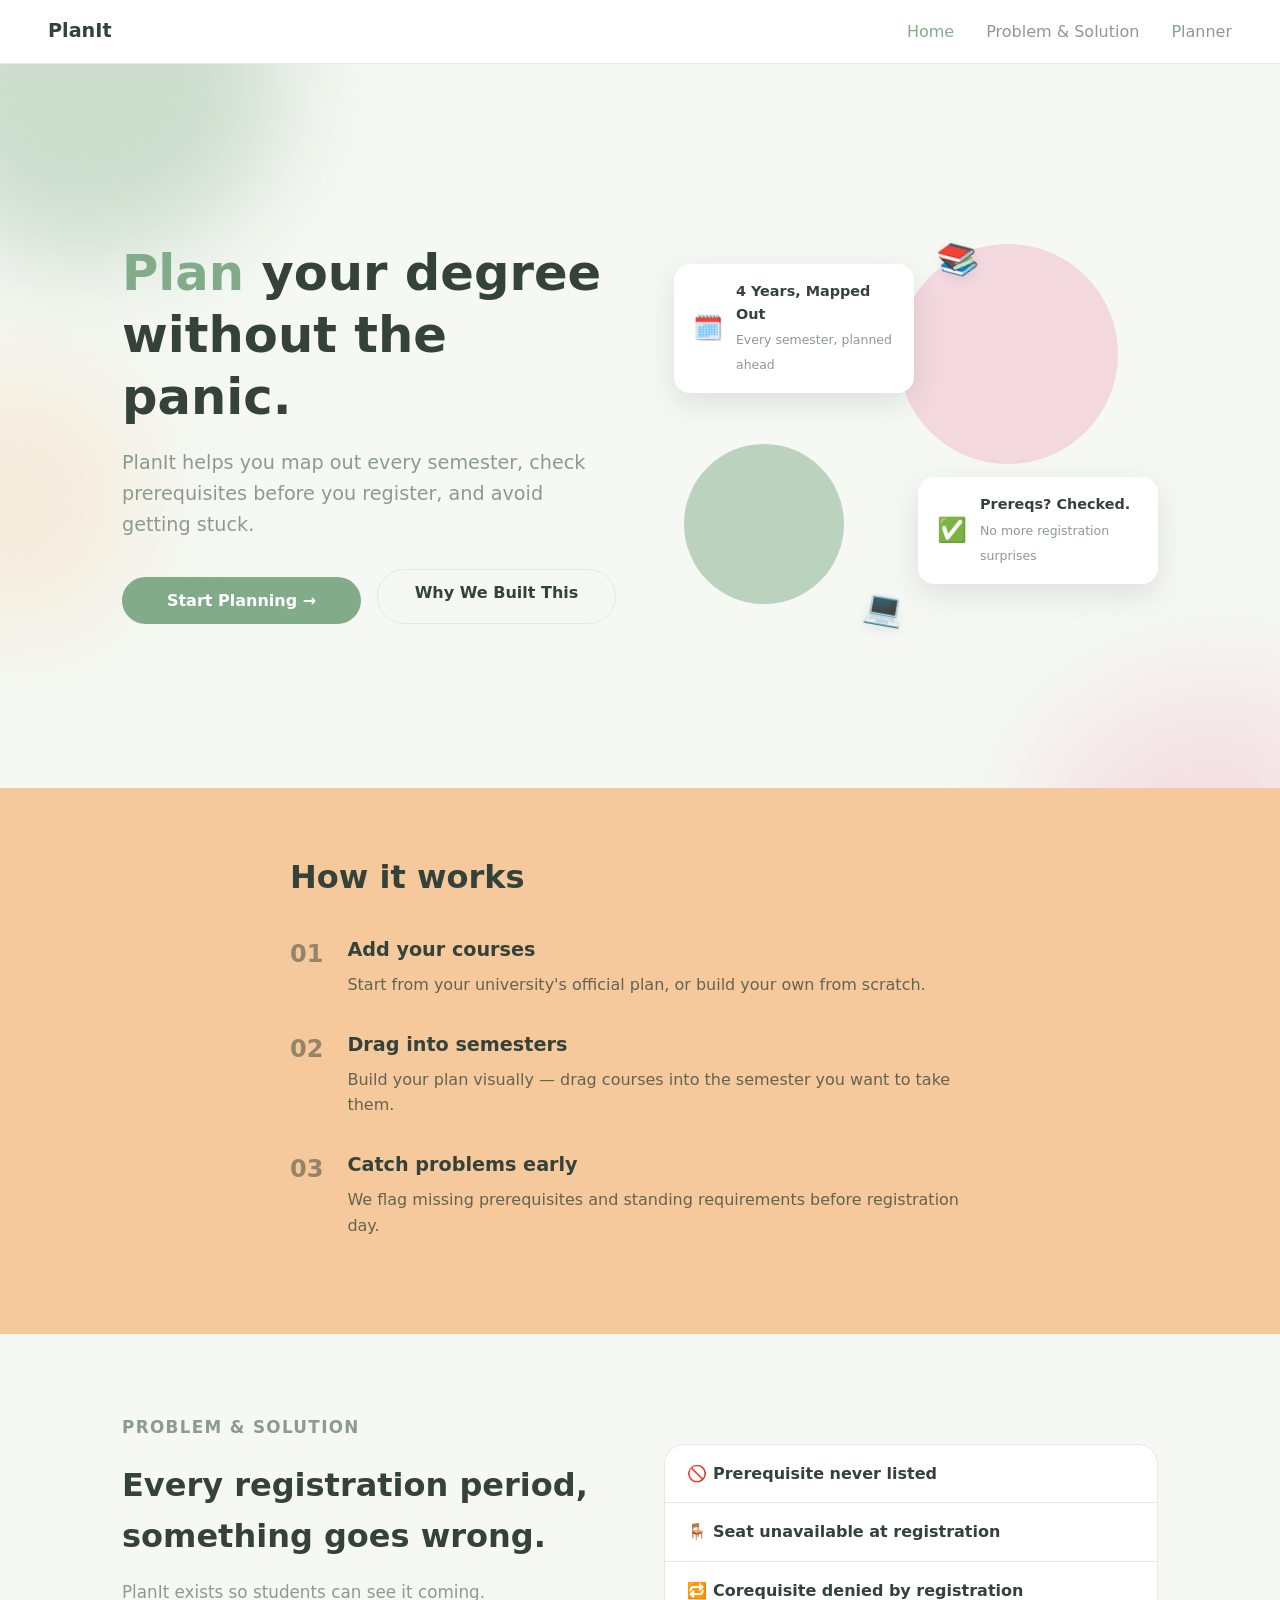
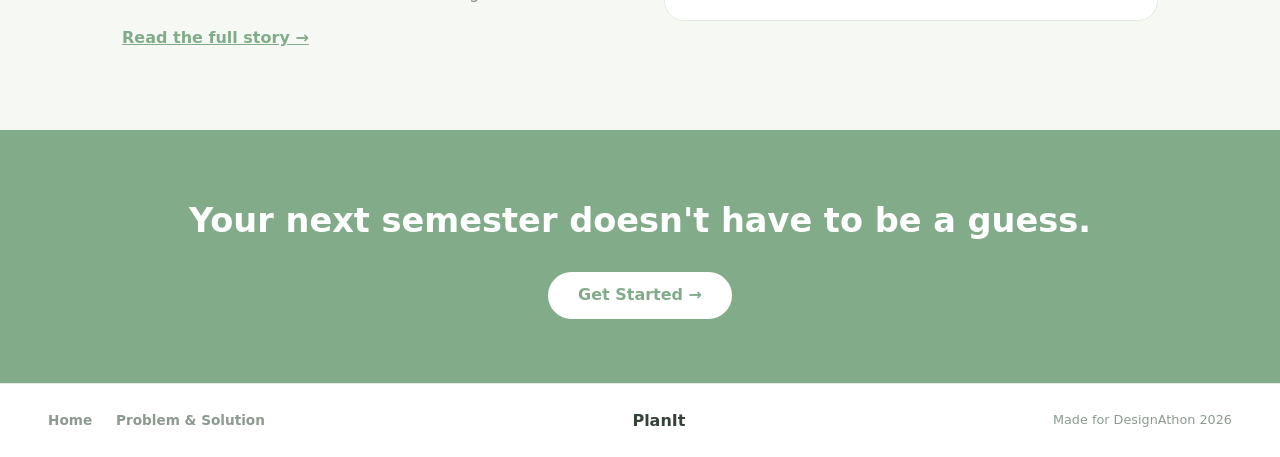
==== index.html @ bc02ef23 "Add files via upload" ====
<!DOCTYPE html>
<html lang="en">
<head>
  <meta charset="UTF-8">
  <meta name="viewport" content="width=device-width, initial-scale=1.0">
  <title>PlanIt — Home</title>
  <link rel="stylesheet" href="style.css">
</head>
<body>
  <div class="bg-decor">
    <div class="bg-blob bg-blob-1"></div>
    <div class="bg-blob bg-blob-2"></div>
    <div class="bg-blob bg-blob-3"></div>
  </div>
  <nav>
    <a href="index.html" class="nav-logo">PlanIt</a>
    <ul class="nav-links">
      <li><a href="index.html" class="active">Home</a></li>
      <li><a href="problem-solution.html">Problem & Solution</a></li>
      <li><a href="planner.html">Planner</a></li>
    </ul>
  </nav>

  <main>
    <section class="hero-upgraded">
      <div class="hero-text">
        <h1><span class="highlight">Plan</span> your degree without the panic.</h1>
        <p>PlanIt helps you map out every semester, check prerequisites before you register, and avoid getting stuck.</p>
        <div class="hero-buttons">
          <a href="planner.html" class="btn-primary">Start Planning →</a>
          <a href="problem-solution.html" class="btn-outline">Why We Built This</a>
        </div>
      </div>

      <div class="hero-visual">
        <div class="blob blob-pink"></div>
        <div class="blob blob-purple"></div>

        <div class="sticker sticker-book">📚</div>
        <div class="sticker sticker-laptop">💻</div>

        <div class="floating-card card-1">
          <div class="card-icon">🗓️</div>
          <div>
            <strong>4 Years, Mapped Out</strong>
            <small>Every semester, planned ahead</small>
          </div>
        </div>

        <div class="floating-card card-2">
          <div class="card-icon">✅</div>
          <div>
            <strong>Prereqs? Checked.</strong>
            <small>No more registration surprises</small>
          </div>
        </div>

      </div>
    </section>
  </main>

  <section class="how-it-works-band reveal-slow">
    <div class="how-it-works-inner">
      <h2>How it works</h2>
      <div class="list-step">
        <span class="list-number">01</span>
        <div>
          <h3>Add your courses</h3>
          <p>Start from your university's official plan, or build your own from scratch.</p>
        </div>
      </div>
      <div class="list-step">
        <span class="list-number">02</span>
        <div>
          <h3>Drag into semesters</h3>
          <p>Build your plan visually — drag courses into the semester you want to take them.</p>
        </div>
      </div>
      <div class="list-step">
        <span class="list-number">03</span>
        <div>
          <h3>Catch problems early</h3>
          <p>We flag missing prerequisites and standing requirements before registration day.</p>
        </div>
      </div>
    </div>
  </section>

  <section class="ps-preview reveal-slow">
    <div class="ps-preview-text">
      <p class="eyebrow">problem &amp; solution</p>
      <h2>Every registration period, something goes wrong.</h2>
      <p>PlanIt exists so students can see it coming.</p>
      <a href="problem-solution.html" class="link-arrow">Read the full story →</a>
    </div>
    <div class="ps-preview-cards">
      <div class="issue-list">
        <div class="issue-item">🚫 Prerequisite never listed</div>
        <div class="issue-item">🪑 Seat unavailable at registration</div>
        <div class="issue-item">🔁 Corequisite denied by registration</div>
      </div>
    </div>
  </section>

  <section class="cta-band reveal-slow">
    <h2>Your next semester doesn't have to be a guess.</h2>
    <a href="planner.html" class="btn-cta">Get Started →</a>
  </section>
  <footer class="site-footer">
    <div class="footer-links">
      <a href="index.html">Home</a>
      <a href="problem-solution.html">Problem & Solution</a>
    </div>
    <a href="index.html" class="footer-brand">PlanIt</a>
    <div class="footer-tag">Made for DesignAthon 2026</div>
  </footer>
  <script src="reveal.js"></script>
</body>
</html>
---- style.css ----
/* ---- Color Palette (soft pastel) ---- */
:root {
  --bg-main: #F5F8F3;         /* very light sage */
  --bg-card: #FFFFFF;
  --text-dark: #34423A;       /* soft dark green-gray */
  --text-muted: #8B9B90;      /* muted sage-gray */
  --accent: #82AC89;          /* pastel sage green (primary) */
  --accent-secondary: #F3B8CE; /* pastel pink */
  --accent-tertiary: #F5C99B;  /* pastel orange */
  --border-soft: #E2EBE0;
  --bg-dark: #23302A;         /* deep green for dark sections */
}

* {
  margin: 0;
  padding: 0;
  box-sizing: border-box;
}

body {
  font-family: 'Segoe UI', system-ui, sans-serif;
  background-color: var(--bg-main);
  color: var(--text-dark);
  line-height: 1.6;
}

/* ---- Navigation Bar ---- */
nav {
  display: flex;
  justify-content: space-between;
  align-items: center;
  padding: 1rem 3rem;
  background-color: var(--bg-card);
  border-bottom: 1px solid var(--border-soft);
}

.nav-logo {
  font-weight: 600;
  font-size: 1.2rem;
  color: var(--text-dark);
}

.nav-links {
  display: flex;
  gap: 2rem;
  list-style: none;
}

.nav-links a {
  text-decoration: none;
  color: var(--text-muted);
  font-weight: 500;
  transition: color 0.2s;
}

.nav-links a:hover,
.nav-links a.active {
  color: var(--accent);
}

/* ---- Main content container ---- */
main {
  max-width: 1100px;
  margin: 0 auto;
  padding: 6rem 2rem;
}

/* ---- Hero section (home page) ---- */
.hero {
  display: flex;
  flex-direction: column;
  align-items: flex-start;
  gap: 1.5rem;
  max-width: 650px;
}

.hero h1 {
  font-size: 3rem;
  font-weight: 700;
  line-height: 1.2;
  color: var(--text-dark);
}

.hero p {
  font-size: 1.15rem;
  color: var(--text-muted);
}

.btn-primary {
  display: inline-block;
  background-color: var(--accent);
  color: #FFFFFF;
  padding: 0.9rem 1.8rem;
  border-radius: 999px; /* fully pill-shaped, fits the soft/rounded direction */
  text-decoration: none;
  font-weight: 600;
  transition: opacity 0.2s, transform 0.2s;
  margin-top: 0.5rem;
}
.btn-primary, .btn-cta {
  border: 1px solid transparent;
}

.btn-primary:hover {
  opacity: 0.88;
  transform: translateY(-1px);
}

/* ---- Problem & Solution page ---- */
.ps-section {
  max-width: 750px;
  margin-bottom: 3rem;
}

.ps-section h2 {
  font-size: 1.6rem;
  color: var(--accent);
  margin-bottom: 0.8rem;
}

.ps-section p {
  color: var(--text-dark);
  font-size: 1.05rem;
}

/* ---- Scroll Reveal Animation ---- */
.reveal {
  opacity: 0;
  transform: translateY(24px);
  transition: opacity 0.7s ease, transform 0.7s ease;
}

.reveal.visible {
  opacity: 1;
  transform: translateY(0);
}

/* ---- Choice Cards (Build vs Preset) ---- */
.choice-cards {
  display: flex;
  gap: 1.5rem;
  margin-top: 1.5rem;
  flex-wrap: wrap;
}

.choice-card {
  background-color: var(--bg-card);
  border: 1px solid var(--border-soft);
  border-radius: 20px;
  padding: 1.5rem;
  width: 280px;
  text-align: left;
  cursor: pointer;
  transition: border-color 0.2s, transform 0.2s, box-shadow 0.2s;
  font-family: inherit;
  box-shadow: 0 2px 10px rgba(232, 166, 193, 0.08);
}

.choice-card:hover {
  border-color: var(--accent);
  transform: translateY(-3px);
  box-shadow: 0 6px 20px rgba(232, 166, 193, 0.18);
}

.choice-card h3 {
  font-size: 1.1rem;
  margin-bottom: 0.5rem;
  color: var(--text-dark);
}

.choice-card p {
  font-size: 0.9rem;
  color: var(--text-muted);
}

/* ---- Planner Workspace Layout ---- */
.workspace-layout {
  display: flex;
  gap: 2rem;
  align-items: flex-start;
}

#course-sidebar {
  background-color: var(--bg-card);
  border: 1px solid var(--border-soft);
  border-radius: 20px;
  padding: 1.2rem;
  width: 260px;
  flex-shrink: 0;
  max-height: 80vh;
  overflow-y: auto;
  position: sticky;
  top: 20px;
}

#course-sidebar h3 {
  margin-bottom: 1rem;
  color: var(--text-dark);
}

/* Individual draggable course card */
.course-card {
  position: relative;
  background-color: var(--bg-main);
  border: 1px solid var(--border-soft);
  border-radius: 16px;
  padding: 0.7rem 0.9rem;
  margin-bottom: 0.6rem;
  cursor: grab;
  font-size: 0.9rem;
  transition: background-color 0.15s, border-color 0.15s;
}

.course-card:hover {
  background-color: var(--bg-card);
  border-color: var(--accent);
}

.course-card:active {
  cursor: grabbing;
}

.course-card strong {
  display: block;
  color: var(--text-dark);
  font-size: 0.9rem;
}

.course-card small {
  color: var(--text-muted);
}

.course-card-header {
  display: flex;
  justify-content: space-between;
  align-items: center;
}

.btn-delete {
  background: none;
  border: none;
  cursor: pointer;
  font-size: 0.85rem;
  opacity: 0.6;
  padding: 0 0.2rem;
}

.btn-delete:hover {
  opacity: 1;
}

/* Expandable course details (hover-based, inline growth) */
.course-details {
  display: none;
  margin-top: 0.6rem;
  padding-top: 0.6rem;
  border-top: 1px solid var(--border-soft);
  font-size: 0.78rem;
  color: var(--text-muted);
  line-height: 1.5;
}

.course-details p {
  margin-bottom: 0.3rem;
}

.course-card:hover .course-details {
  display: block;
}

/* ---- Workspace Toolbar + Add Semester ---- */
.workspace-toolbar {
  display: flex;
  gap: 1rem;
  margin-bottom: 1rem;
}

/* ---- Per-year "Add Semester" ghost card + inline form ---- */
.add-semester-ghost {
  width: 200px;
  min-height: 90px;
  border: 1px dashed var(--border-soft);
  border-radius: 16px;
  display: flex;
  align-items: center;
  justify-content: center;
  color: var(--text-muted);
  font-weight: 600;
  font-size: 0.9rem;
  cursor: pointer;
  transition: border-color 0.2s, color 0.2s;
  flex-shrink: 0;
}

.add-semester-ghost:hover {
  border-color: var(--accent);
  color: var(--accent);
}

.add-semester-inline {
  width: 200px;
  padding: 1rem;
  background-color: var(--bg-card);
  border: 1px solid var(--border-soft);
  border-radius: 16px;
  display: flex;
  flex-direction: column;
  gap: 0.6rem;
  flex-shrink: 0;
}

.add-semester-inline select {
  padding: 0.5rem;
  border: 1px solid var(--border-soft);
  border-radius: 10px;
  font-family: inherit;
}

/* ---- Edit-terms inline form (always visible while editing, not hover-based) ---- */
.course-edit-form {
  margin-top: 0.6rem;
  padding-top: 0.6rem;
  border-top: 1px solid var(--border-soft);
  font-size: 0.8rem;
}


.btn-edit-terms:hover {
  opacity: 1;
}

#add-semester-form select {
  padding: 0.5rem;
  border: 1px solid var(--border-soft);
  border-radius: 10px;
  font-family: inherit;
}

/* ---- Semester Grid: vertical stack of year groups ---- */
#semester-grid {
  display: flex;
  flex-direction: column;
  gap: 1.5rem;
  flex: 1;
}

.year-group {
  background-color: var(--bg-card);
  border: 1px solid var(--border-soft);
  border-radius: 20px;
  padding: 1rem;
}

.year-label {
  color: var(--accent);
  margin-bottom: 0.8rem;
  font-size: 1rem;
}

.semester-row {
  display: flex;
  flex-wrap: wrap;
  gap: 1rem;
}

.semester-column {
  background-color: var(--bg-card);
  border: 1px solid var(--border-soft);
  border-radius: 16px;
  padding: 1rem;
  width: 200px;
  flex-shrink: 0;
}

.semester-column h4 {
  color: var(--text-dark);
  margin-bottom: 0.8rem;
  font-size: 1rem;
  text-align: center;
}

.semester-dropzone {
  min-height: 90px; /* was 300px — now fits ~2 cards, grows naturally as more are added */
  border: 1px dashed var(--border-soft);
  border-radius: 14px;
  padding: 0.5rem;
}

/* ---- Add Course Form ---- */
.btn-secondary {
  width: 100%;
  background-color: var(--bg-main);
  border: 1px solid var(--border-soft);
  border-radius: 14px;
  padding: 0.6rem;
  margin-bottom: 1rem;
  cursor: pointer;
  color: var(--text-dark);
  font-weight: 600;
  transition: border-color 0.2s;
}

.btn-secondary:hover {
  border-color: var(--accent);
}

#add-course-form {
  display: flex;
  flex-direction: column;
  gap: 0.6rem;
  margin-bottom: 1.2rem;
  padding: 1rem;
  background-color: var(--bg-main);
  border-radius: 16px;
}

#add-course-form input,
#add-course-form select {
  padding: 0.5rem;
  border: 1px solid var(--border-soft);
  border-radius: 10px;
  font-family: inherit;
  font-size: 0.85rem;
  background-color: var(--bg-card);
}

.field-hint {
  color: var(--text-muted);
  font-size: 0.75rem;
  margin-top: -0.4rem;
}

.checkbox-row {
  display: flex;
  gap: 0.8rem;
  font-size: 0.85rem;
}

.form-btn-row {
  display: flex;
  gap: 0.6rem;
}

.form-btn-row button {
  flex: 1 1 50%;
  width: 50%;
  box-sizing: border-box;
}

.btn-primary-small {
  border: 1px solid transparent;
  background-color: var(--accent);
  color: #FFFFFF;
  border: none;
  border-radius: 10px;
  padding: 0.6rem;
  font-weight: 600;
  cursor: pointer;
  transition: opacity 0.2s;
}

.btn-primary-small:hover {
  opacity: 0.85;
}

.btn-secondary-small {
  background-color: var(--bg-card);
  border: 1px solid var(--border-soft);
  border-radius: 10px;
  padding: 0.6rem;
  font-weight: 600;
  color: var(--text-muted);
  cursor: pointer;
  transition: border-color 0.2s, color 0.2s;
}

.btn-secondary-small:hover {
  border-color: var(--accent);
  color: var(--text-dark);
}
.btn-primary, .btn-outline, .btn-cta {
  display: inline-flex;
  align-items: center;
  justify-content: center;
  line-height: 1;
  padding: 0.9rem 1.8rem;
  text-align: center;
}

/* ---- Hero with floating cards ---- */
.hero-upgraded {
  display: flex;
  align-items: center;
  gap: 3rem;
  flex-wrap: wrap;
  padding: 4rem 0 3rem;
}

.hero-text { flex: 1; min-width: 320px; }


.hero-text h1 {
  font-size: 2.8rem;
  font-weight: 700;
  line-height: 1.25;
  color: var(--text-dark);
  margin-bottom: 1.2rem;
}

.hero-text h1 .highlight { color: var(--accent); }

.hero-text p {
  font-size: 1.1rem;
  color: var(--text-muted);
  max-width: 480px;
  margin-bottom: 1.8rem;
}

.hero-buttons {
  display: flex;
  gap: 1rem;
  flex-wrap: wrap;
}

.hero-buttons a {
  width: 220px;
  text-align: center;
}
.btn-outline {
  display: inline-block;
  background-color: transparent;
  color: var(--text-dark);
  border: 1px solid var(--border-soft);
  padding: 0.9rem 1.8rem;
  border-radius: 999px;
  text-decoration: none;
  font-weight: 600;
  transition: border-color 0.2s;
}

.btn-outline:hover { border-color: var(--accent); }

.hero-visual { flex: 1; min-width: 320px; position: relative; height: 420px; }

.blob { position: absolute; border-radius: 50%; opacity: 0.5; z-index: 0; }
.blob-pink { width: 220px; height: 220px; background-color: var(--accent-secondary); top: 20px; right: 40px; }
.blob-purple { width: 160px; height: 160px; background-color: var(--accent); bottom: 40px; left: 20px; }

.sticker { position: absolute; font-size: 2rem; z-index: 1; filter: drop-shadow(0 4px 6px rgba(0,0,0,0.08)); }
.sticker-book { top: 10px; right: 180px; transform: rotate(-12deg); }
.sticker-laptop { bottom: 10px; left: 200px; transform: rotate(10deg); }

.floating-card {
  position: absolute;
  background-color: var(--bg-card);
  border-radius: 16px;
  padding: 1rem 1.2rem;
  box-shadow: 0 10px 30px rgba(52, 66, 58, 0.12);
  display: flex;
  align-items: center;
  gap: 0.8rem;
  z-index: 1;
  width: 240px;
}

.card-icon { font-size: 1.5rem; }
.floating-card strong { display: block; font-size: 0.9rem; color: var(--text-dark); }
.floating-card small { color: var(--text-muted); font-size: 0.78rem; }
.card-1 { top: 40px; left: 10px; }
.card-2 { bottom: 60px; right: 0; }

.floating-tag {
  position: absolute;
  top: 200px;
  right: 60px;
  background-color: var(--text-dark);
  color: #FFFFFF;
  padding: 0.5rem 1rem;
  border-radius: 999px;
  font-size: 0.8rem;
  font-weight: 600;
  z-index: 1;
}

@media (max-width: 900px) {
  .hero-visual { height: 320px; width: 100%; }
}

/* ---- How It Works Band (light, distinct section) ---- */
.how-it-works-band {
  background-color: var(--accent-tertiary);
  opacity: 0.97;
  padding: 4rem 2rem;
}

.how-it-works-inner {
  max-width: 700px;
  margin: 0 auto;
}

.how-it-works-inner h2 {
  font-size: 1.8rem;
  color: var(--text-dark);
  margin-bottom: 2rem;
}

.list-step { display: flex; gap: 1.5rem; margin-bottom: 2rem; }
.list-number { font-size: 1.5rem; font-weight: 700; color: var(--text-dark); opacity: 0.5; flex-shrink: 0; }
.list-step h3 { color: var(--text-dark); margin-bottom: 0.4rem; font-size: 1.1rem; }
.list-step p { color: var(--text-dark); opacity: 0.75; font-size: 0.95rem; }

/* ---- Problem & Solution Preview ---- */
.ps-preview {
  max-width: 1100px;
  margin: 0 auto;
  padding: 5rem 2rem;
  display: flex;
  align-items: center;
  gap: 3rem;
  flex-wrap: wrap;
}

.ps-preview-text { flex: 1; min-width: 300px; }
.eyebrow { color: var(--accent); font-weight: 700; letter-spacing: 0.08em; text-transform: uppercase; font-size: 0.8rem; margin-bottom: 0.8rem; }
.ps-preview h2 { font-size: 1.8rem; color: var(--text-dark); margin-bottom: 1rem; }
.ps-preview-text p { color: var(--text-muted); margin-bottom: 1.2rem; max-width: 420px; }
.link-arrow { color: var(--accent); font-weight: 700; text-decoration: underline; }

.ps-preview-cards { flex: 1; min-width: 260px; display: flex; flex-direction: column; gap: 1rem; }

.issue-list {
  border: 1px solid var(--border-soft);
  border-radius: 20px;
  overflow: hidden;
  background-color: var(--bg-card);
}
.issue-item {
  padding: 1rem 1.4rem;
  font-weight: 600;
  color: var(--text-dark);
  border-bottom: 1px solid var(--border-soft);
}
.issue-item:last-child { border-bottom: none; }

/* ---- Simple CTA ---- */
.cta-band {
  background-color: var(--accent);
  text-align: center;
  padding: 4rem 2rem;
  color: #FFFFFF;
}
.cta-band h2 { font-size: 2.1rem; margin-bottom: 1.5rem; }

.btn-cta {
  background-color: #FFFFFF;
  color: var(--accent);
  padding: 0.9rem 1.8rem;
  border-radius: 999px;
  text-decoration: none;
  font-weight: 700;
  transition: transform 0.2s;
}
.btn-cta:hover { transform: translateY(-2px); }

/* Bigger text across home page */
.hero-text h1 { font-size: 3.1rem; }
.hero-text p { font-size: 1.2rem; }
.how-it-works-inner h2 { font-size: 2rem; }
.list-step h3 { font-size: 1.2rem; }
.list-step p { font-size: 1rem; }
.ps-preview h2 { font-size: 2rem; }
.ps-preview-text p { font-size: 1.05rem; }
.modal-overlay {
  display: none;
  position: fixed;
  inset: 0;
  background-color: rgba(52, 66, 58, 0.4);
  align-items: center;
  justify-content: center;
  z-index: 100;
}

.modal-box {
  background-color: var(--bg-card);
  border-radius: 20px;
  padding: 2rem;
  max-width: 420px;
  width: 90%;
  position: relative;
}

.modal-box h2 {
  color: var(--text-dark);
  margin-bottom: 1rem;
}

.modal-box p {
  color: var(--text-muted);
  margin-bottom: 0.8rem;
  font-size: 0.95rem;
}

.modal-close {
  position: absolute;
  top: 1rem;
  right: 1rem;
  background: none;
  border: none;
  font-size: 1.1rem;
  cursor: pointer;
  color: var(--text-muted);
}

.modal-box .btn-primary-small {
  margin-top: 1rem;
  width: 100%;
}
.modal-box .form-btn-row .btn-primary-small,
.modal-box .form-btn-row .btn-secondary-small {
  width: 50%;
  margin-top: 0;
}

.plan-title {
  color: var(--text-dark);
  font-size: 1.3rem;
  margin-bottom: 1.5rem;
}


.site-footer {
  display: flex;
  justify-content: space-between;
  align-items: center;
  padding: 1.5rem 3rem;
  border-top: 1px solid var(--border-soft);
  background-color: var(--bg-card);
  flex-wrap: wrap;
  gap: 1rem;
}
.footer-links { display: flex; gap: 1.5rem; }
.footer-links a { color: var(--text-muted); text-decoration: none; font-size: 0.85rem; font-weight: 600; }
.footer-links a:hover { color: var(--accent); }
.footer-brand { font-weight: 700; color: var(--text-dark); }
.footer-tag { color: var(--text-muted); font-size: 0.8rem; }

.reveal-slow {
  opacity: 0;
  transform: translateY(30px);
  transition: opacity 1.2s ease, transform 1.2s ease;
}
.reveal-slow.visible {
  opacity: 1;
  transform: translateY(0);
}

.page-title-only { padding: 3rem 2rem 0; max-width: none; }
.page-title-only .eyebrow { font-size: 0.9rem; }

.ps-band {
  display: flex;
  align-items: center;
  gap: 3rem;
  padding: 5rem 3rem;
  flex-wrap: wrap;
}
.ps-band-icon {
  font-size: 6rem;
  flex-shrink: 0;
  width: 200px;
  text-align: center;
}
.ps-band-text { flex: 1; min-width: 280px; max-width: 650px; }
.ps-band-text h2 { font-size: 1.9rem; color: var(--text-dark); margin-bottom: 1rem; }
.ps-band-text p { font-size: 1.08rem; color: var(--text-dark); opacity: 0.85; line-height: 1.7; }

.ps-band-1 { background-color: var(--bg-main); }
.ps-band-2 { background-color: rgba(243, 184, 206, 0.25); }
.ps-band-3 { background-color: rgba(245, 201, 155, 0.25); }
.ps-band-4 { background-color: rgba(130, 172, 137, 0.15); }

.choice-icon { font-size: 2rem; margin-bottom: 0.8rem; }
.plan-heading {
  display: flex;
  justify-content: space-between;
  align-items: flex-end;
  flex-wrap: wrap;
  gap: 1rem;
  margin-bottom: 1.5rem;
}
.plan-title { color: var(--text-dark); font-size: 1.7rem; margin-bottom: 0.4rem; }
.plan-tagline { color: var(--text-muted); font-size: 1rem; }

body {
  display: flex;
  flex-direction: column;
  min-height: 100vh;
}

.site-footer {
  margin-top: auto;
}
.ps-band {
  justify-content: center;
}

.ps-band-text {
  flex: 0 1 650px; /* don't grow beyond what the text needs */
}

.bg-decor {
  position: fixed;
  inset: 0;
  overflow: hidden;
  z-index: -1;
  pointer-events: none;
}
.bg-blob {
  position: absolute;
  filter: blur(50px);
  opacity: 0.35;
  border-radius: 62% 38% 55% 45% / 45% 55% 45% 55%;
}
.bg-blob-1 { width: 380px; height: 380px; top: -120px; left: -100px; background-color: var(--accent); }
.bg-blob-2 { width: 320px; height: 320px; bottom: -100px; right: -80px; background-color: var(--accent-secondary); }
.bg-blob-3 { width: 260px; height: 260px; bottom: 30%; left: -120px; background-color: var(--accent-tertiary); opacity: 0.25; }


.screen-fade-out {
  opacity: 0;
  transform: translateX(-24px);
  transition: opacity 0.25s ease, transform 0.25s ease;
}
@keyframes screenFadeIn {
  from { opacity: 0; transform: translateX(24px); }
  to { opacity: 1; transform: translateX(0); }
}
.screen-fade-in { animation: screenFadeIn 0.35s ease; }

.saved-badge {
  display: none;
  margin-top: 0.6rem;
  font-size: 0.8rem;
  font-weight: 700;
  color: var(--accent);
}

a.nav-logo, a.footer-brand {
  text-decoration: none;
  color: var(--text-dark);
}

.ps-band-icon-img {
  width: 160px;
  height: auto;
  flex-shrink: 0;
}


.modal-input {
  width: 100%;
  padding: 0.7rem;
  border: 1px solid var(--border-soft);
  border-radius: 10px;
  font-family: inherit;
  margin-bottom: 1rem;
}

.saved-plan-card {
  position: relative;
}

.saved-plan-date {
  display: block;
  color: var(--text-muted);
  font-size: 0.78rem;
  margin-top: 0.4rem;
}

.btn-delete-plan {
  position: absolute;
  bottom: 0.8rem;
  right: 1rem;
  background: none;
  border: none;
  cursor: pointer;
  opacity: 0.5;
  font-size: 0.9rem;
}

.btn-delete-plan:hover { opacity: 1; }

/* ---- FINAL OVERRIDE: force equal-width button pairs everywhere ---- */
.form-btn-row {
  display: flex !important;
  gap: 0.6rem !important;
}

.form-btn-row button {
  flex: 1 1 0 !important;
  width: auto !important;
  height: 50px;
}

.hero-buttons {
  display: flex !important;
  gap: 1rem !important;
}

.hero-buttons a {
  flex: 1 1 0 !important;
  width: auto !important;
  min-width: 220px;
}


.bg-blob {
  animation: floatBlob 12s ease-in-out infinite;
}

.bg-blob-2 {
  animation-delay: -4s;
  animation-duration: 15s;
}

.bg-blob-3 {
  animation-delay: -8s;
  animation-duration: 10s;
}

@keyframes floatBlob {
  0%, 100% { transform: translate(0, 0) scale(1); }
  33% { transform: translate(30px, -20px) scale(1.05); }
  66% { transform: translate(-20px, 20px) scale(0.95); }
}
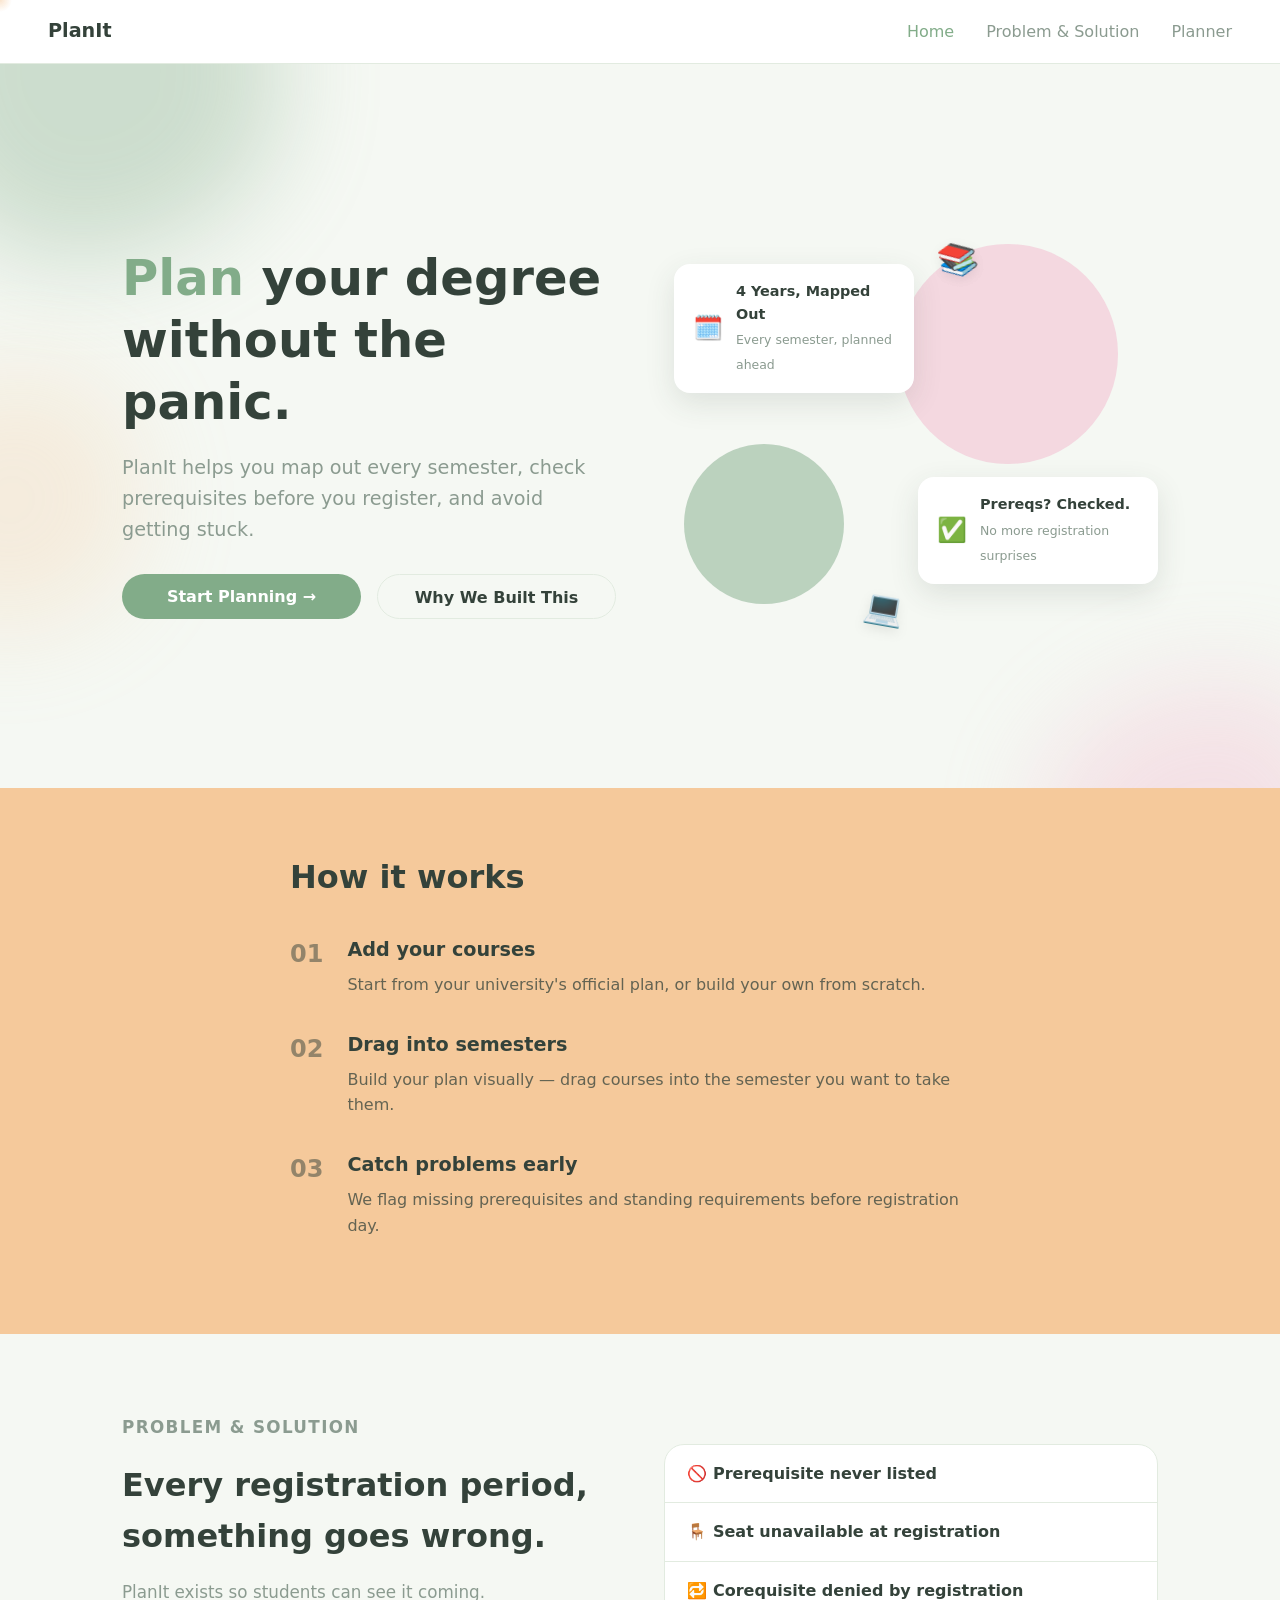
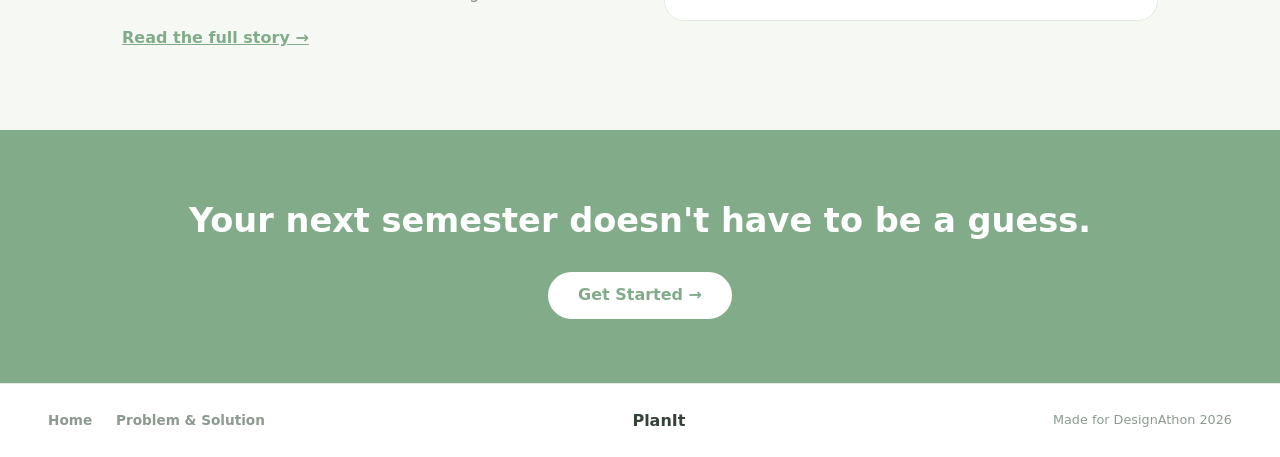
==== commit 6fdbd436: "Add files via upload" ====
--- a/index.html
+++ b/index.html
@@ -7,6 +7,7 @@
   <link rel="stylesheet" href="style.css">
 </head>
 <body>
+  <div class="cursor-glow" id="cursor-glow"></div>
   <div class="bg-decor">
     <div class="bg-blob bg-blob-1"></div>
     <div class="bg-blob bg-blob-2"></div>
@@ -115,5 +116,6 @@
     <div class="footer-tag">Made for DesignAthon 2026</div>
   </footer>
   <script src="reveal.js"></script>
+  <script src="cursor.js"></script>
 </body>
 </html>
--- a/style.css
+++ b/style.css
@@ -325,17 +325,6 @@
 }
 
 
-.btn-edit-terms:hover {
-  opacity: 1;
-}
-
-#add-semester-form select {
-  padding: 0.5rem;
-  border: 1px solid var(--border-soft);
-  border-radius: 10px;
-  font-family: inherit;
-}
-
 /* ---- Semester Grid: vertical stack of year groups ---- */
 #semester-grid {
   display: flex;
@@ -589,7 +578,8 @@
 /* ---- How It Works Band (light, distinct section) ---- */
 .how-it-works-band {
   background-color: var(--accent-tertiary);
-  opacity: 0.97;
+  background-attachment: fixed !important;
+  background-size: cover;
   padding: 4rem 2rem;
 }
 
@@ -911,25 +901,28 @@
   flex: 1 1 0 !important;
   width: auto !important;
   min-width: 220px;
-}
-
-
-.bg-blob {
-  animation: floatBlob 12s ease-in-out infinite;
-}
-
-.bg-blob-2 {
-  animation-delay: -4s;
-  animation-duration: 15s;
-}
-
-.bg-blob-3 {
-  animation-delay: -8s;
-  animation-duration: 10s;
-}
-
-@keyframes floatBlob {
-  0%, 100% { transform: translate(0, 0) scale(1); }
-  33% { transform: translate(30px, -20px) scale(1.05); }
-  66% { transform: translate(-20px, 20px) scale(0.95); }
+  height: 45px;
+  margin-top: 0;
+}
+
+.cursor-glow {
+  position: fixed;
+  width: 24px;
+  height: 24px;
+  border-radius: 50%;
+  background: radial-gradient(circle, var(--accent-tertiary) 0%, transparent 70%);
+  opacity: 0.5;
+  pointer-events: none;
+  transform: translate(-50%, -50%);
+  z-index: 9999;
+  transition: transform 0.08s ease-out, opacity 0.2s;
+}
+
+@media (max-width: 768px) {
+  .cursor-glow { display: none; } /* no mouse on touch devices */
+}
+
+.plan-heading-actions {
+  display: flex;
+  gap: 0.6rem;
 }
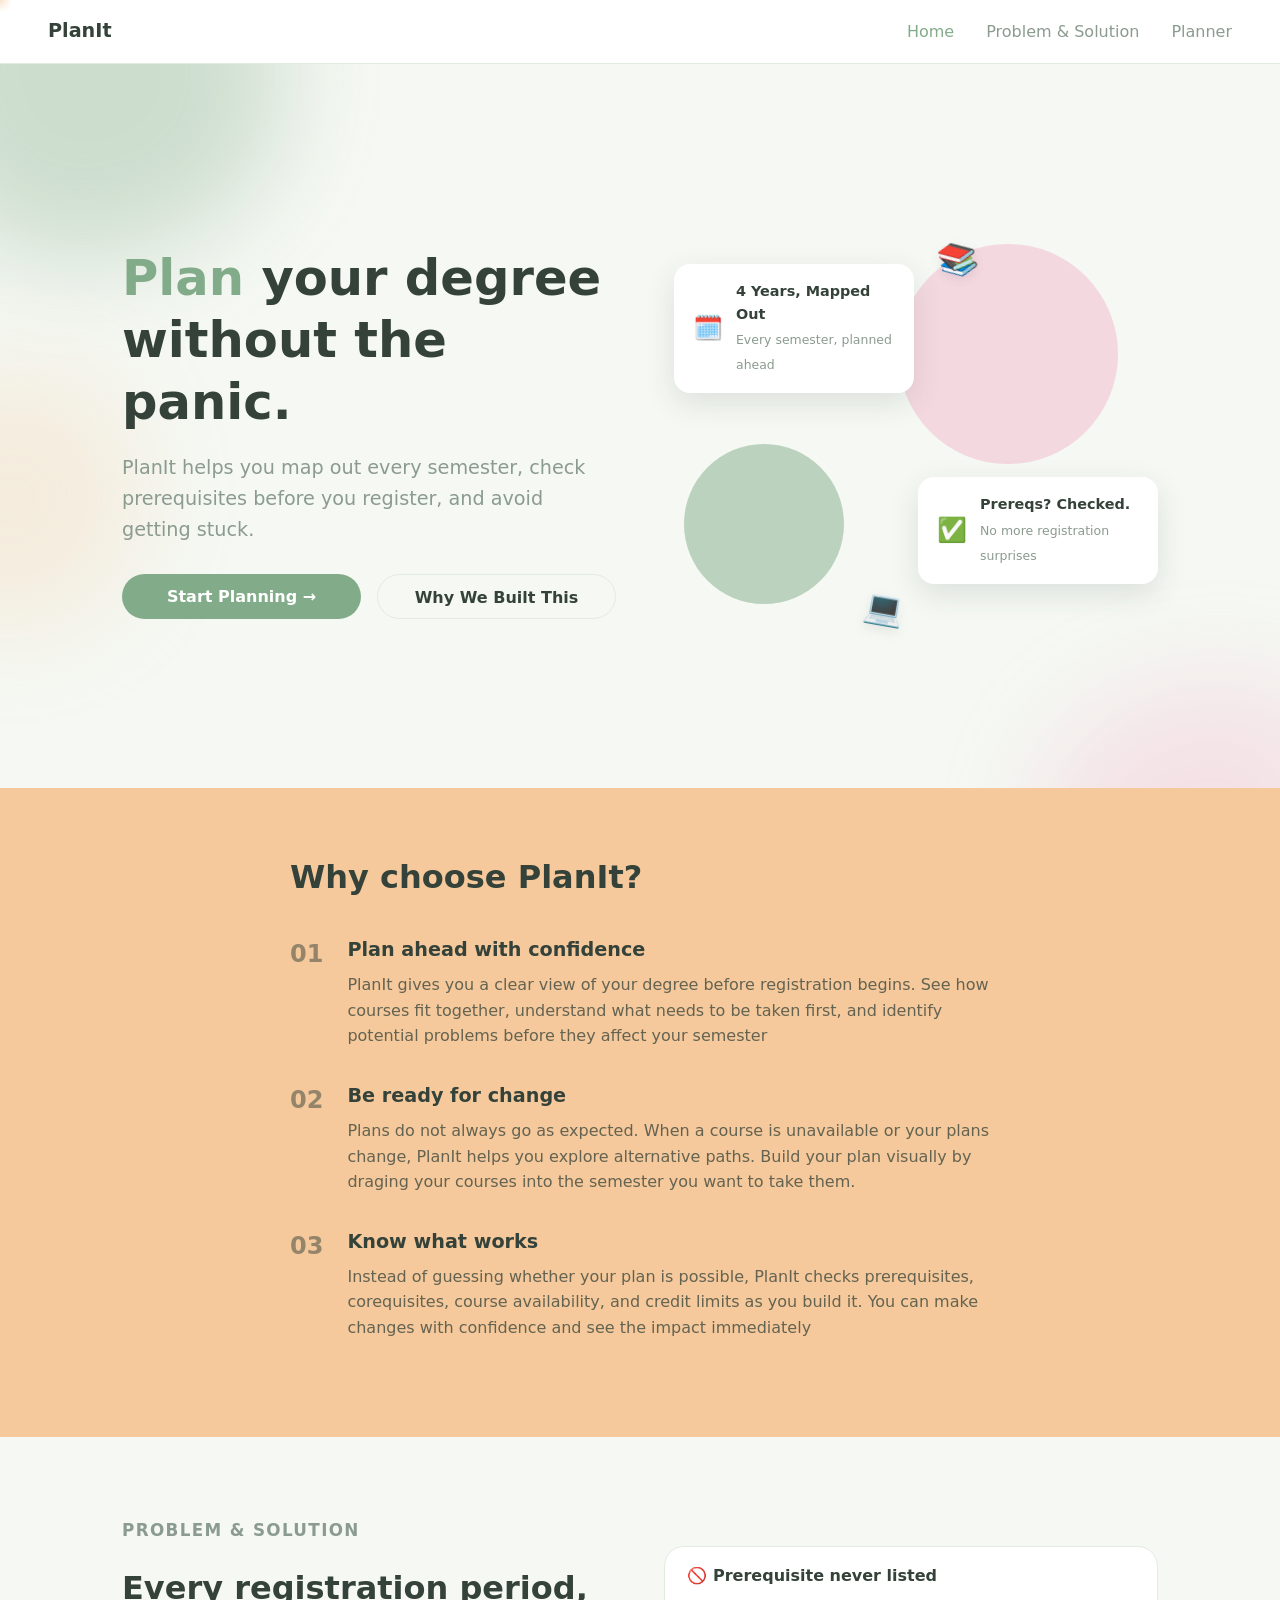
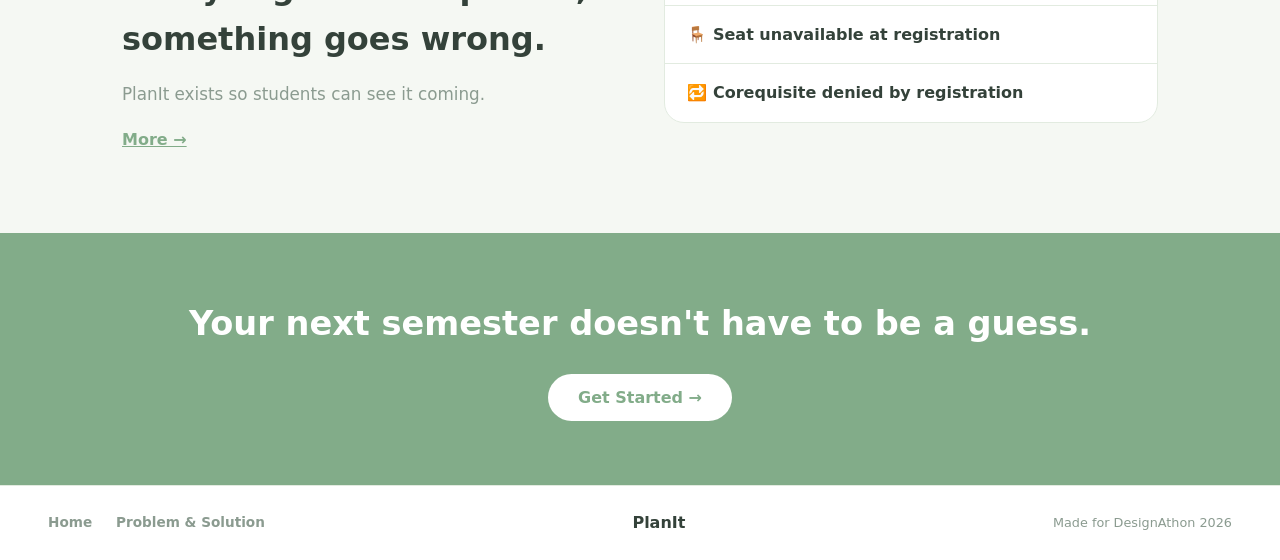
==== commit cb904795: "Add files via upload" ====
--- a/index.html
+++ b/index.html
@@ -62,26 +62,26 @@
 
   <section class="how-it-works-band reveal-slow">
     <div class="how-it-works-inner">
-      <h2>How it works</h2>
+      <h2>Why choose PlanIt?</h2>
       <div class="list-step">
         <span class="list-number">01</span>
         <div>
-          <h3>Add your courses</h3>
-          <p>Start from your university's official plan, or build your own from scratch.</p>
+          <h3>Plan ahead with confidence</h3>
+          <p>PlanIt gives you a clear view of your degree before registration begins. See how courses fit together, understand what needs to be taken first, and identify potential problems before they affect your semester</p>
         </div>
       </div>
       <div class="list-step">
         <span class="list-number">02</span>
         <div>
-          <h3>Drag into semesters</h3>
-          <p>Build your plan visually — drag courses into the semester you want to take them.</p>
+          <h3>Be ready for change</h3>
+          <p>Plans do not always go as expected. When a course is unavailable or your plans change, PlanIt helps you explore alternative paths. Build your plan visually by draging your courses into the semester you want to take them.</p>
         </div>
       </div>
       <div class="list-step">
         <span class="list-number">03</span>
         <div>
-          <h3>Catch problems early</h3>
-          <p>We flag missing prerequisites and standing requirements before registration day.</p>
+          <h3>Know what works</h3>
+          <p>Instead of guessing whether your plan is possible, PlanIt checks prerequisites, corequisites, course availability, and credit limits as you build it. You can make changes with confidence and see the impact immediately</p>
         </div>
       </div>
     </div>
@@ -92,7 +92,7 @@
       <p class="eyebrow">problem &amp; solution</p>
       <h2>Every registration period, something goes wrong.</h2>
       <p>PlanIt exists so students can see it coming.</p>
-      <a href="problem-solution.html" class="link-arrow">Read the full story →</a>
+      <a href="problem-solution.html" class="link-arrow">More →</a>
     </div>
     <div class="ps-preview-cards">
       <div class="issue-list">
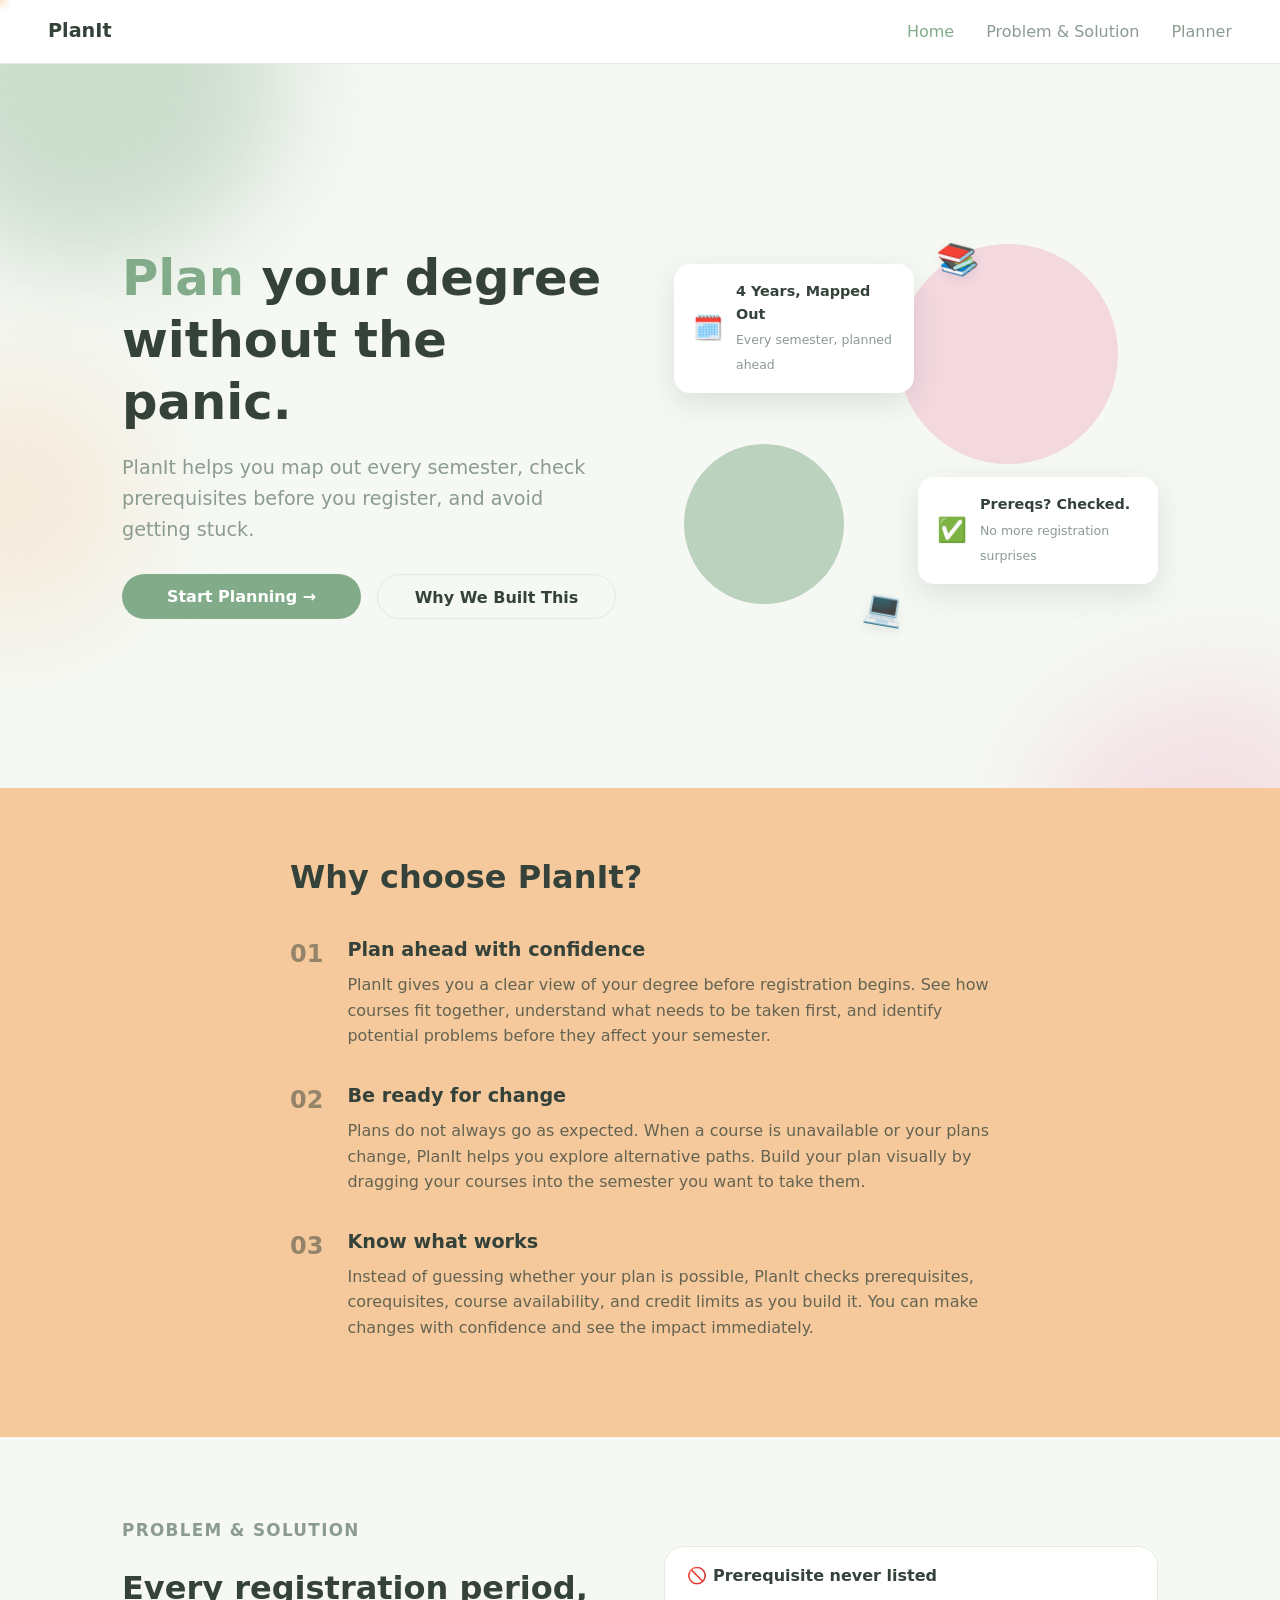
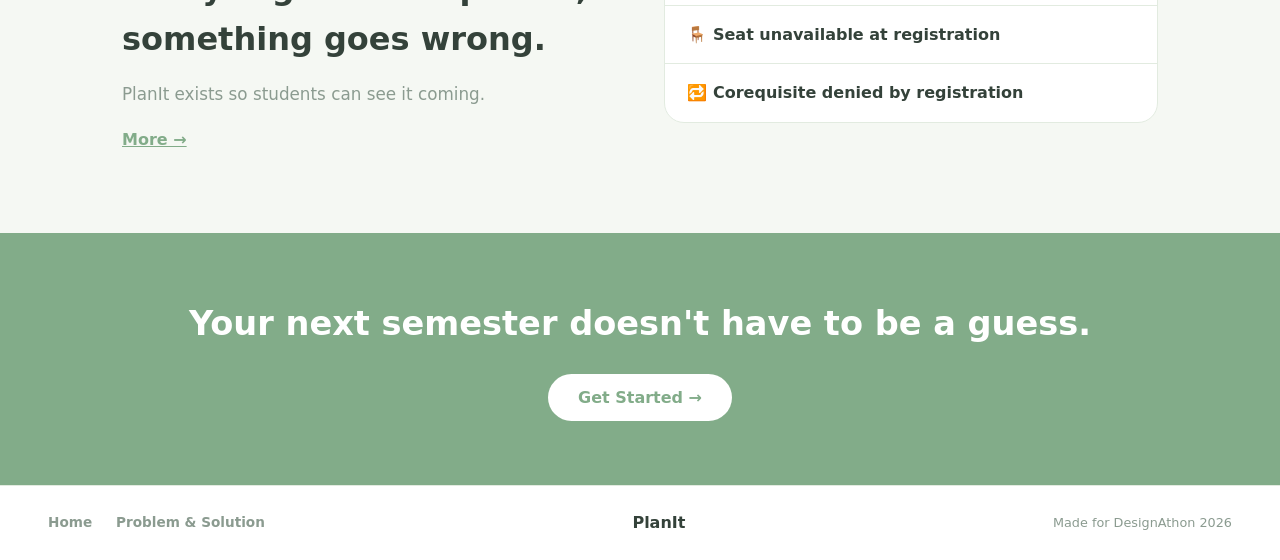
==== commit 59c6f435: "Add files via upload" ====
--- a/index.html
+++ b/index.html
@@ -60,28 +60,28 @@
     </section>
   </main>
 
-  <section class="how-it-works-band reveal-slow">
-    <div class="how-it-works-inner">
+  <section class="how-it-works-band">
+    <div class="how-it-works-inner reveal-slow">
       <h2>Why choose PlanIt?</h2>
       <div class="list-step">
         <span class="list-number">01</span>
         <div>
           <h3>Plan ahead with confidence</h3>
-          <p>PlanIt gives you a clear view of your degree before registration begins. See how courses fit together, understand what needs to be taken first, and identify potential problems before they affect your semester</p>
+          <p>PlanIt gives you a clear view of your degree before registration begins. See how courses fit together, understand what needs to be taken first, and identify potential problems before they affect your semester.</p>
         </div>
       </div>
       <div class="list-step">
         <span class="list-number">02</span>
         <div>
           <h3>Be ready for change</h3>
-          <p>Plans do not always go as expected. When a course is unavailable or your plans change, PlanIt helps you explore alternative paths. Build your plan visually by draging your courses into the semester you want to take them.</p>
+          <p>Plans do not always go as expected. When a course is unavailable or your plans change, PlanIt helps you explore alternative paths. Build your plan visually by dragging your courses into the semester you want to take them.</p>
         </div>
       </div>
       <div class="list-step">
         <span class="list-number">03</span>
         <div>
           <h3>Know what works</h3>
-          <p>Instead of guessing whether your plan is possible, PlanIt checks prerequisites, corequisites, course availability, and credit limits as you build it. You can make changes with confidence and see the impact immediately</p>
+          <p>Instead of guessing whether your plan is possible, PlanIt checks prerequisites, corequisites, course availability, and credit limits as you build it. You can make changes with confidence and see the impact immediately.</p>
         </div>
       </div>
     </div>
